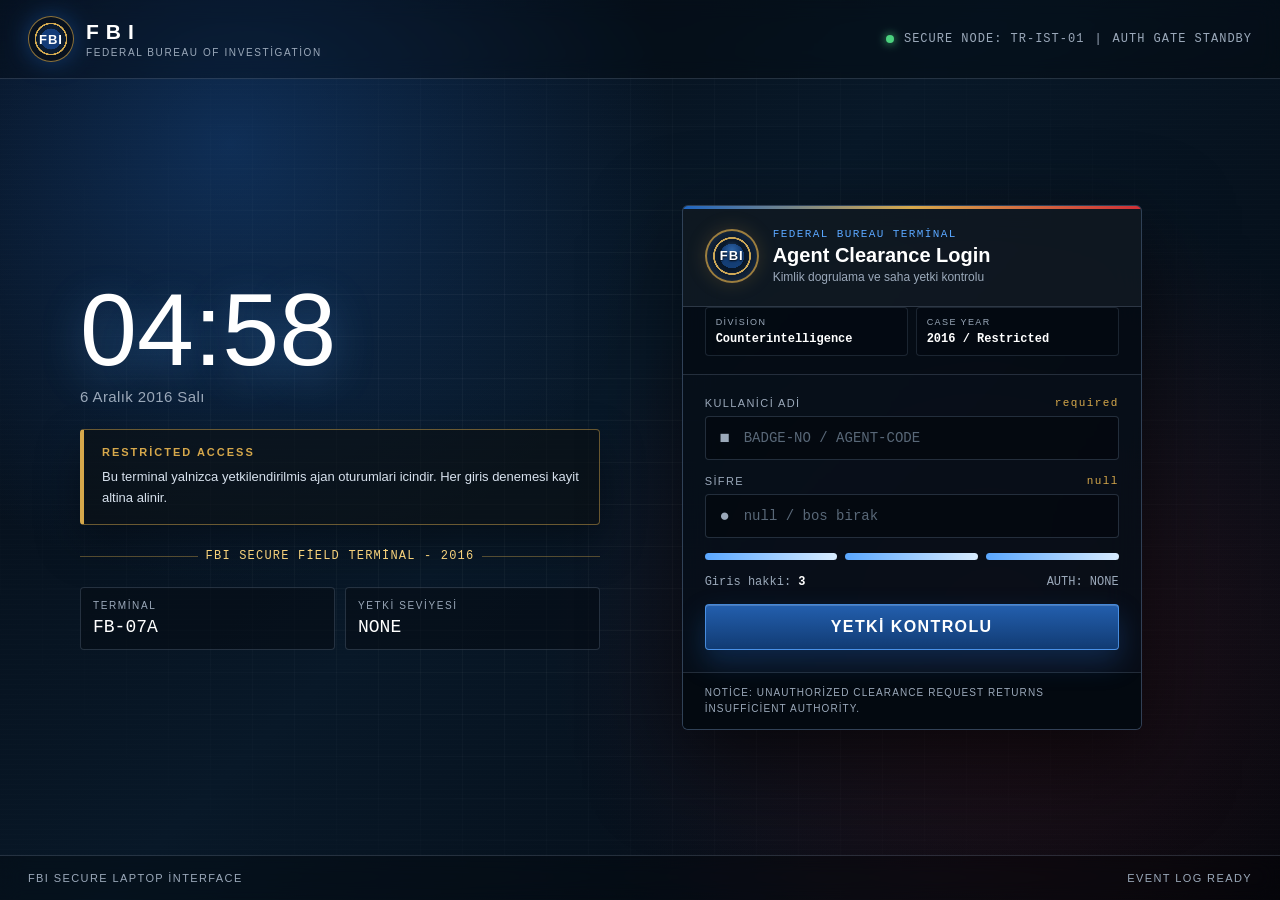
==== fbi/index.html @ 3e291aa0 "Create index.html" ====
<!DOCTYPE html>
<html lang="tr">
<head>
<meta charset="UTF-8">
<meta name="viewport" content="width=device-width, initial-scale=1.0">
<title>FBI - Guvenli Giris</title>
<style>
* {
    box-sizing: border-box;
    margin: 0;
    padding: 0;
}

:root {
    --ink: #f4f7fb;
    --muted: #9ba9ba;
    --blue: #1f66c2;
    --blue-soft: #5aa7ff;
    --navy: #06162a;
    --red: #cf2f36;
    --gold: #d6a84b;
    --panel: rgba(6, 14, 24, 0.82);
    --panel-strong: rgba(4, 9, 16, 0.94);
    --line: rgba(180, 205, 235, 0.18);
    --field: rgba(3, 8, 14, 0.72);
}

html,
body {
    width: 100%;
    min-height: 100%;
}

body {
    font-family: "Segoe UI", Arial, sans-serif;
    color: var(--ink);
    background: #03070d;
    overflow: hidden;
}

button,
input {
    font: inherit;
}

.screen {
    position: relative;
    min-height: 100vh;
    display: grid;
    grid-template-rows: auto 1fr auto;
    background:
        radial-gradient(circle at 18% 16%, rgba(31, 102, 194, 0.35), transparent 34%),
        radial-gradient(circle at 78% 70%, rgba(159, 30, 36, 0.20), transparent 38%),
        linear-gradient(135deg, #050b14 0%, #081828 46%, #03070d 100%);
}

.screen::before {
    content: "";
    position: absolute;
    inset: 0;
    background-image:
        linear-gradient(rgba(255, 255, 255, 0.035) 1px, transparent 1px),
        linear-gradient(90deg, rgba(255, 255, 255, 0.035) 1px, transparent 1px);
    background-size: 42px 42px;
    mask-image: radial-gradient(ellipse at center, black 35%, transparent 82%);
    pointer-events: none;
}

.screen::after {
    content: "";
    position: absolute;
    inset: 0;
    background: repeating-linear-gradient(
        0deg,
        rgba(255, 255, 255, 0.035) 0,
        rgba(255, 255, 255, 0.035) 1px,
        transparent 1px,
        transparent 5px
    );
    opacity: 0.22;
    pointer-events: none;
}

.topbar,
.bottombar {
    position: relative;
    z-index: 2;
    display: flex;
    align-items: center;
    justify-content: space-between;
    gap: 18px;
    padding: 16px 28px;
    border-color: var(--line);
    background: rgba(0, 0, 0, 0.26);
    backdrop-filter: blur(10px);
}

.topbar {
    border-bottom: 1px solid var(--line);
}

.bottombar {
    border-top: 1px solid var(--line);
    color: var(--muted);
    font-size: 11px;
    letter-spacing: 1.4px;
    text-transform: uppercase;
}

.brand {
    display: flex;
    align-items: center;
    gap: 12px;
}

.seal {
    width: 46px;
    aspect-ratio: 1;
    border-radius: 50%;
    display: grid;
    place-items: center;
    background:
        radial-gradient(circle, #143c78 0 33%, #0a1b31 34% 47%, #d4aa4f 48% 52%, #07111f 53%);
    border: 1px solid rgba(214, 168, 75, 0.65);
    box-shadow: 0 0 24px rgba(31, 102, 194, 0.45);
    color: #fff;
    font-size: 13px;
    font-weight: 800;
    letter-spacing: 1px;
}

.brand-copy {
    display: flex;
    flex-direction: column;
    gap: 3px;
}

.agency {
    color: #fff;
    font-size: 21px;
    font-weight: 800;
    letter-spacing: 7px;
}

.agency-sub {
    color: var(--muted);
    font-size: 10px;
    letter-spacing: 1.6px;
    text-transform: uppercase;
}

.status-strip {
    display: flex;
    align-items: center;
    gap: 10px;
    color: var(--muted);
    font-family: Consolas, "Courier New", monospace;
    font-size: 12px;
    letter-spacing: 1px;
    white-space: nowrap;
}

.dot {
    width: 8px;
    aspect-ratio: 1;
    border-radius: 50%;
    background: #4bd27e;
    box-shadow: 0 0 10px #4bd27e;
    animation: pulse 1.8s infinite;
}

@keyframes pulse {
    50% { opacity: 0.4; }
}

.stage {
    position: relative;
    z-index: 2;
    display: grid;
    grid-template-columns: minmax(260px, 0.9fr) minmax(340px, 460px);
    align-items: center;
    gap: clamp(28px, 6vw, 86px);
    width: min(1120px, calc(100vw - 40px));
    margin: 0 auto;
    padding: 38px 0;
}

.brief {
    display: flex;
    flex-direction: column;
    gap: 24px;
    min-width: 0;
}

.time {
    color: #fff;
    font-size: clamp(54px, 8vw, 104px);
    font-weight: 200;
    line-height: 0.9;
    letter-spacing: 0;
    text-shadow: 0 12px 42px rgba(90, 167, 255, 0.38);
}

.date {
    margin-top: 12px;
    color: var(--muted);
    font-size: 15px;
    letter-spacing: 0.4px;
}

.classification {
    width: min(520px, 100%);
    border: 1px solid rgba(214, 168, 75, 0.48);
    border-left: 4px solid var(--gold);
    border-radius: 4px;
    background: rgba(11, 16, 20, 0.64);
    padding: 16px 18px;
    box-shadow: 0 18px 44px rgba(0, 0, 0, 0.35);
}

.case-ribbon {
    display: flex;
    align-items: center;
    gap: 8px;
    width: min(520px, 100%);
    color: #f7d27b;
    font-family: Consolas, "Courier New", monospace;
    font-size: 12px;
    letter-spacing: 1.2px;
    text-transform: uppercase;
}

.case-ribbon::before,
.case-ribbon::after {
    content: "";
    flex: 1;
    height: 1px;
    background: rgba(214, 168, 75, 0.38);
}

.class-title {
    color: var(--gold);
    font-size: 11px;
    font-weight: 800;
    letter-spacing: 2px;
    text-transform: uppercase;
}

.class-body {
    margin-top: 9px;
    color: #d7e1ed;
    font-size: 13px;
    line-height: 1.6;
}

.terminal-id {
    display: grid;
    grid-template-columns: repeat(2, minmax(0, 1fr));
    gap: 10px;
    width: min(520px, 100%);
}

.tile {
    border: 1px solid var(--line);
    border-radius: 4px;
    background: rgba(5, 12, 21, 0.6);
    padding: 12px;
}

.tile span {
    display: block;
    color: var(--muted);
    font-size: 10px;
    letter-spacing: 1.6px;
    text-transform: uppercase;
}

.tile b {
    display: block;
    margin-top: 6px;
    color: #fff;
    font-family: Consolas, "Courier New", monospace;
    font-size: 18px;
    font-weight: 500;
}

.login-panel {
    position: relative;
    overflow: hidden;
    border: 1px solid rgba(130, 165, 205, 0.34);
    border-radius: 6px;
    background: var(--panel);
    box-shadow:
        0 30px 90px rgba(0, 0, 0, 0.62),
        inset 0 1px 0 rgba(255, 255, 255, 0.07);
    backdrop-filter: blur(18px);
}

.login-panel::before {
    content: "";
    position: absolute;
    inset: 0 0 auto 0;
    height: 3px;
    background: linear-gradient(90deg, var(--blue), var(--gold), var(--red));
}

.panel-head {
    display: flex;
    align-items: center;
    gap: 14px;
    padding: 22px;
    border-bottom: 1px solid var(--line);
    background: rgba(255, 255, 255, 0.035);
}

.badge {
    width: 54px;
    aspect-ratio: 1;
    display: grid;
    place-items: center;
    border: 2px solid rgba(214, 168, 75, 0.72);
    border-radius: 50%;
    background:
        radial-gradient(circle at 50% 38%, rgba(90, 167, 255, 0.36), transparent 24%),
        radial-gradient(circle, #143d74 0 34%, #071323 35% 48%, #d6a84b 49% 53%, #07111f 54%);
    color: #fff;
    font-size: 13px;
    font-weight: 900;
    letter-spacing: 1px;
    box-shadow: inset 0 0 18px rgba(90, 167, 255, 0.24), 0 0 20px rgba(214, 168, 75, 0.18);
    text-shadow: 0 1px 2px #000;
}

.panel-kicker {
    color: var(--blue-soft);
    font-family: Consolas, "Courier New", monospace;
    font-size: 11px;
    letter-spacing: 1.4px;
    text-transform: uppercase;
}

.panel-title {
    margin-top: 4px;
    color: #fff;
    font-size: 20px;
    font-weight: 700;
}

.badge-line {
    display: grid;
    grid-template-columns: 1fr 1fr;
    gap: 8px;
    padding: 0 22px 18px;
    border-bottom: 1px solid var(--line);
    background: rgba(0, 0, 0, 0.18);
}

.badge-item {
    min-width: 0;
    border: 1px solid rgba(150, 180, 215, 0.16);
    border-radius: 4px;
    background: rgba(3, 8, 14, 0.44);
    padding: 9px 10px;
}

.badge-item span {
    display: block;
    color: var(--muted);
    font-size: 9px;
    letter-spacing: 1.4px;
    text-transform: uppercase;
}

.badge-item b {
    display: block;
    margin-top: 5px;
    color: #fff;
    font-family: Consolas, "Courier New", monospace;
    font-size: 12px;
    font-weight: 600;
    white-space: nowrap;
    overflow: hidden;
    text-overflow: ellipsis;
}

.panel-sub {
    margin-top: 3px;
    color: var(--muted);
    font-size: 12px;
}

.login-form {
    display: flex;
    flex-direction: column;
    gap: 15px;
    padding: 22px;
}

.field {
    display: flex;
    flex-direction: column;
    gap: 7px;
}

.label-row {
    display: flex;
    justify-content: space-between;
    gap: 14px;
    color: var(--muted);
    font-size: 11px;
    letter-spacing: 1.4px;
    text-transform: uppercase;
}

.label-row code {
    color: var(--gold);
    font-family: Consolas, "Courier New", monospace;
    font-size: 11px;
    text-transform: none;
}

.input-wrap {
    position: relative;
    display: flex;
    align-items: center;
    min-height: 44px;
    border: 1px solid rgba(150, 180, 215, 0.22);
    border-radius: 4px;
    background: var(--field);
    transition: border-color 0.15s, box-shadow 0.15s;
}

.input-wrap:focus-within {
    border-color: var(--blue-soft);
    box-shadow: 0 0 0 3px rgba(90, 167, 255, 0.14);
}

.input-icon {
    width: 42px;
    color: var(--muted);
    text-align: center;
    font-size: 17px;
}

.input-wrap input {
    width: 100%;
    min-width: 0;
    border: 0;
    outline: 0;
    background: transparent;
    color: var(--ink);
    padding: 12px 13px 12px 0;
    font-family: Consolas, "Courier New", monospace;
    font-size: 14px;
}

.input-wrap input::placeholder {
    color: #596878;
}

.notice {
    display: none;
    gap: 9px;
    align-items: flex-start;
    border: 1px solid rgba(207, 47, 54, 0.55);
    border-radius: 4px;
    background: rgba(207, 47, 54, 0.13);
    color: #ffd3d5;
    padding: 10px 11px;
    font-size: 13px;
    line-height: 1.45;
}

.notice.show {
    display: flex;
}

.notice.shake {
    animation: shake 0.45s;
}

@keyframes shake {
    20% { transform: translateX(-7px); }
    40% { transform: translateX(7px); }
    60% { transform: translateX(-5px); }
    80% { transform: translateX(5px); }
}

.attempts {
    display: grid;
    grid-template-columns: repeat(3, 1fr);
    gap: 8px;
}

.attempt {
    height: 7px;
    border-radius: 999px;
    background: rgba(255, 255, 255, 0.1);
    overflow: hidden;
}

.attempt::before {
    content: "";
    display: block;
    width: 100%;
    height: 100%;
    background: linear-gradient(90deg, var(--blue-soft), #d8ecff);
    box-shadow: 0 0 12px rgba(90, 167, 255, 0.55);
    transition: transform 0.2s ease;
}

.attempt.used::before {
    transform: translateX(-101%);
}

.meta-row {
    display: flex;
    align-items: center;
    justify-content: space-between;
    gap: 12px;
    color: var(--muted);
    font-family: Consolas, "Courier New", monospace;
    font-size: 12px;
}

.meta-row strong {
    color: #fff;
    font-weight: 600;
}

.submit {
    height: 46px;
    border: 1px solid rgba(90, 167, 255, 0.72);
    border-radius: 4px;
    background: linear-gradient(180deg, #235fae, #113b73);
    color: #fff;
    cursor: pointer;
    font-weight: 800;
    letter-spacing: 1.4px;
    text-transform: uppercase;
    box-shadow:
        inset 0 1px 0 rgba(255, 255, 255, 0.18),
        0 12px 28px rgba(31, 102, 194, 0.30);
    transition: filter 0.15s, transform 0.08s;
}

.submit:hover:not(:disabled) {
    filter: brightness(1.12);
}

.submit:active:not(:disabled) {
    transform: translateY(1px);
}

.submit:disabled {
    border-color: rgba(207, 47, 54, 0.55);
    background: linear-gradient(180deg, #722126, #330c10);
    cursor: not-allowed;
    opacity: 0.92;
}

.panel-foot {
    padding: 12px 22px;
    border-top: 1px solid var(--line);
    background: var(--panel-strong);
    color: var(--muted);
    font-size: 10px;
    line-height: 1.6;
    letter-spacing: 1.1px;
    text-transform: uppercase;
}

.lockout {
    position: fixed;
    inset: 0;
    z-index: 10;
    display: none;
    place-items: center;
    background:
        repeating-linear-gradient(45deg, rgba(207, 47, 54, 0.16) 0 14px, transparent 14px 28px),
        rgba(3, 5, 9, 0.88);
    backdrop-filter: blur(5px);
}

.lockout.show {
    display: grid;
}

.lock-card {
    width: min(560px, calc(100vw - 36px));
    border: 2px solid rgba(207, 47, 54, 0.72);
    border-radius: 6px;
    background: rgba(10, 9, 12, 0.92);
    padding: 28px;
    text-align: center;
    box-shadow: 0 30px 90px rgba(0, 0, 0, 0.75);
}

.lock-card h2 {
    color: #fff;
    font-size: clamp(32px, 7vw, 58px);
    letter-spacing: 4px;
    line-height: 1;
    text-transform: uppercase;
}

.lock-card p {
    margin-top: 14px;
    color: #ffc8cb;
    font-family: Consolas, "Courier New", monospace;
    font-size: 13px;
    letter-spacing: 1.2px;
}

@media (max-width: 820px) {
    body {
        overflow-y: auto;
    }

    .screen {
        min-height: 100svh;
    }

    .topbar,
    .bottombar {
        padding: 14px 16px;
    }

    .topbar {
        align-items: flex-start;
        flex-direction: column;
    }

    .status-strip {
        white-space: normal;
        line-height: 1.5;
    }

    .stage {
        grid-template-columns: 1fr;
        width: min(460px, calc(100vw - 28px));
        padding: 28px 0;
    }

    .brief {
        gap: 16px;
    }

    .classification,
    .terminal-id {
        display: none;
    }

    .agency {
        font-size: 18px;
        letter-spacing: 5px;
    }

    .time {
        font-size: 58px;
    }

    .login-form,
    .panel-head {
        padding: 18px;
    }

    .badge-line {
        padding: 0 18px 16px;
        grid-template-columns: 1fr;
    }

    .bottombar {
        align-items: flex-start;
        flex-direction: column;
    }
}
</style>
</head>
<body>
<main class="screen">
    <header class="topbar">
        <div class="brand">
            <div class="seal" aria-hidden="true">FBI</div>
            <div class="brand-copy">
                <div class="agency">FBI</div>
                <div class="agency-sub">Federal Bureau of Investigation</div>
            </div>
        </div>
        <div class="status-strip">
            <span class="dot" aria-hidden="true"></span>
            <span>SECURE NODE: TR-IST-01</span>
            <span>|</span>
            <span id="statusText">AUTH GATE STANDBY</span>
        </div>
    </header>

    <section class="stage">
        <div class="brief">
            <div>
                <div class="time" id="clock">00:00</div>
                <div class="date" id="dateLine">Sistem tarihi yukleniyor</div>
            </div>

            <div class="classification">
                <div class="class-title">Restricted access</div>
                <div class="class-body">
                    Bu terminal yalnizca yetkilendirilmis ajan oturumlari icindir.
                    Her giris denemesi kayit altina alinir.
                </div>
            </div>

            <div class="case-ribbon">FBI secure field terminal - 2016</div>

            <div class="terminal-id">
                <div class="tile">
                    <span>Terminal</span>
                    <b>FB-07A</b>
                </div>
                <div class="tile">
                    <span>Yetki seviyesi</span>
                    <b>NONE</b>
                </div>
            </div>
        </div>

        <form class="login-panel" id="loginForm" autocomplete="off">
            <div class="panel-head">
                <div class="badge" aria-hidden="true">FBI</div>
                <div>
                    <div class="panel-kicker">Federal Bureau Terminal</div>
                    <div class="panel-title">Agent Clearance Login</div>
                    <div class="panel-sub">Kimlik dogrulama ve saha yetki kontrolu</div>
                </div>
            </div>

            <div class="badge-line">
                <div class="badge-item">
                    <span>Division</span>
                    <b>Counterintelligence</b>
                </div>
                <div class="badge-item">
                    <span>Case year</span>
                    <b>2016 / Restricted</b>
                </div>
            </div>

            <div class="login-form">
                <label class="field">
                    <span class="label-row">
                        <span>Kullanici adi</span>
                        <code>required</code>
                    </span>
                    <span class="input-wrap">
                        <span class="input-icon" aria-hidden="true">&#9632;</span>
                        <input id="username" name="username" type="text" placeholder="BADGE-NO / AGENT-CODE" required>
                    </span>
                </label>

                <label class="field">
                    <span class="label-row">
                        <span>Sifre</span>
                        <code>null</code>
                    </span>
                    <span class="input-wrap">
                        <span class="input-icon" aria-hidden="true">&#9679;</span>
                        <input id="password" name="password" type="password" placeholder="null / bos birak">
                    </span>
                </label>

                <div class="notice" id="notice" role="alert" aria-live="polite">
                    <span aria-hidden="true">&#9888;</span>
                    <span id="noticeText">Giris yetkisi yetersiz.</span>
                </div>

                <div class="attempts" aria-label="Kalan giris hakki">
                    <span class="attempt" data-attempt="1"></span>
                    <span class="attempt" data-attempt="2"></span>
                    <span class="attempt" data-attempt="3"></span>
                </div>

                <div class="meta-row">
                    <span>Giris hakki: <strong id="attemptCount">3</strong></span>
                    <span id="authLevel">AUTH: NONE</span>
                </div>

                <button class="submit" id="submitBtn" type="submit">Yetki Kontrolu</button>
            </div>

            <div class="panel-foot">
                Notice: Unauthorized clearance request returns insufficient authority.
            </div>
        </form>
    </section>

    <footer class="bottombar">
        <span>FBI secure laptop interface</span>
        <span id="eventLine">EVENT LOG READY</span>
    </footer>
</main>

<aside class="lockout" id="lockout" aria-hidden="true">
    <div class="lock-card">
        <h2>Access Denied</h2>
        <p>3 basarisiz deneme algilandi. Terminal kilitlendi.</p>
    </div>
</aside>

<script>
(() => {
    const MAX_ATTEMPTS = 3;
    let attemptsLeft = MAX_ATTEMPTS;

    const clock = document.getElementById("clock");
    const dateLine = document.getElementById("dateLine");
    const form = document.getElementById("loginForm");
    const username = document.getElementById("username");
    const password = document.getElementById("password");
    const notice = document.getElementById("notice");
    const noticeText = document.getElementById("noticeText");
    const attemptCount = document.getElementById("attemptCount");
    const submitBtn = document.getElementById("submitBtn");
    const authLevel = document.getElementById("authLevel");
    const statusText = document.getElementById("statusText");
    const eventLine = document.getElementById("eventLine");
    const lockout = document.getElementById("lockout");
    const attemptBars = Array.from(document.querySelectorAll(".attempt"));

    function pad(n) {
        return String(n).padStart(2, "0");
    }

    function tick() {
        const now = new Date();
        const displayDate = new Date(2016, now.getMonth(), now.getDate());
        clock.textContent = `${pad(now.getHours())}:${pad(now.getMinutes())}`;
        dateLine.textContent = displayDate.toLocaleDateString("tr-TR", {
            weekday: "long",
            year: "numeric",
            month: "long",
            day: "numeric"
        });
    }

    function flashNotice(message) {
        noticeText.textContent = message;
        notice.classList.add("show", "shake");
        window.setTimeout(() => notice.classList.remove("shake"), 460);
    }

    function updateAttempts() {
        attemptCount.textContent = String(attemptsLeft);
        attemptBars.forEach((bar, index) => {
            bar.classList.toggle("used", index >= attemptsLeft);
        });
    }

    function lockTerminal() {
        submitBtn.disabled = true;
        username.disabled = true;
        password.disabled = true;
        authLevel.textContent = "AUTH: LOCKED";
        statusText.textContent = "TERMINAL LOCKED";
        eventLine.textContent = "LOCKOUT: INSUFFICIENT CLEARANCE";
        lockout.classList.add("show");
        lockout.setAttribute("aria-hidden", "false");
    }

    form.addEventListener("submit", (event) => {
        event.preventDefault();

        if (attemptsLeft <= 0) return;

        attemptsLeft -= 1;
        updateAttempts();

        const user = username.value.trim() || "UNKNOWN";
        const passState = password.value === "" ? "NULL" : "SET";
        authLevel.textContent = "AUTH: DENIED";
        statusText.textContent = "INSUFFICIENT CLEARANCE";
        eventLine.textContent = `DENIED USER=${user.toUpperCase()} PASS=${passState}`;

        if (attemptsLeft > 0) {
            flashNotice(`Giris yetkisi yetersiz. Kalan hak: ${attemptsLeft}`);
        } else {
            flashNotice("Giris yetkisi yetersiz. Hak kalmadi.");
            window.setTimeout(lockTerminal, 550);
        }
    });

    tick();
    updateAttempts();
    window.setInterval(tick, 1000);
})();
</script>
</body>
</html>
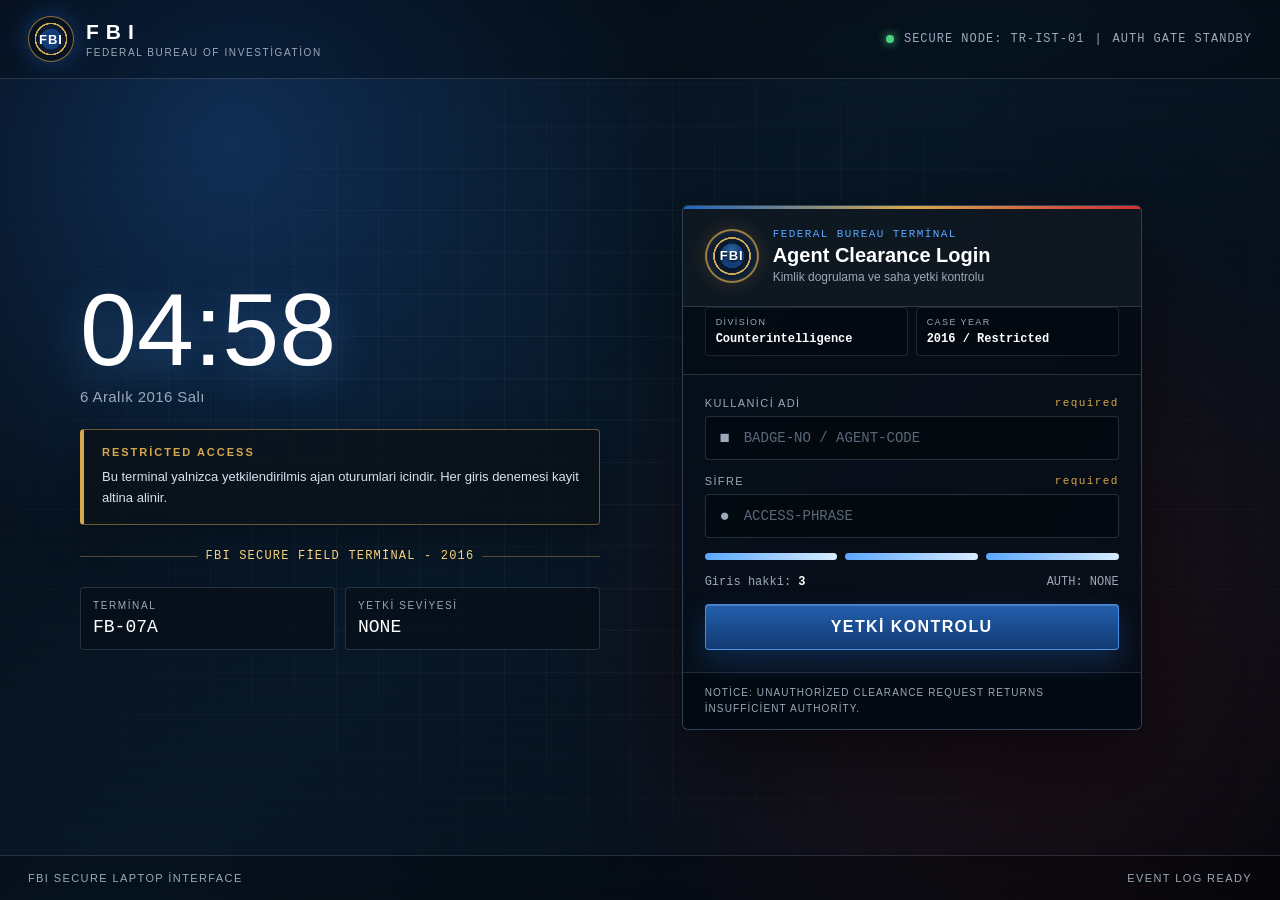
==== commit b6b8df7b: "Update index.html" ====
--- a/fbi/index.html
+++ b/fbi/index.html
@@ -473,6 +473,12 @@
 
 .notice.show {
     display: flex;
+}
+
+.notice.success {
+    border-color: rgba(73, 207, 130, 0.58);
+    background: rgba(73, 207, 130, 0.14);
+    color: #d7ffe6;
 }
 
 .notice.shake {
@@ -559,6 +565,11 @@
     opacity: 0.92;
 }
 
+.submit.granted:disabled {
+    border-color: rgba(73, 207, 130, 0.72);
+    background: linear-gradient(180deg, #2f8f58, #155331);
+}
+
 .panel-foot {
     padding: 12px 22px;
     border-top: 1px solid var(--line);
@@ -568,6 +579,931 @@
     line-height: 1.6;
     letter-spacing: 1.1px;
     text-transform: uppercase;
+}
+
+.screen.laptop-active .topbar,
+.screen.laptop-active .stage,
+.screen.laptop-active .bottombar {
+    opacity: 0;
+    pointer-events: none;
+    transform: translateY(-10px);
+    transition: opacity 0.35s ease, transform 0.35s ease;
+}
+
+.laptop-screen {
+    position: fixed;
+    inset: 0;
+    z-index: 8;
+    display: grid;
+    grid-template-rows: auto minmax(0, 1fr) auto;
+    min-height: 100vh;
+    background:
+        radial-gradient(circle at 12% 18%, rgba(31, 102, 194, 0.28), transparent 30%),
+        radial-gradient(circle at 88% 82%, rgba(207, 47, 54, 0.18), transparent 34%),
+        linear-gradient(135deg, #05101e 0%, #08182d 45%, #03070d 100%);
+    opacity: 0;
+    visibility: hidden;
+    overflow: hidden;
+    pointer-events: none;
+    transform: scale(0.985);
+    transition: opacity 0.45s ease, transform 0.45s ease, visibility 0.45s;
+}
+
+.laptop-screen::before {
+    content: "";
+    position: absolute;
+    inset: 0;
+    background-image:
+        linear-gradient(rgba(255, 255, 255, 0.04) 1px, transparent 1px),
+        linear-gradient(90deg, rgba(255, 255, 255, 0.04) 1px, transparent 1px);
+    background-size: 34px 34px;
+    opacity: 0.55;
+    pointer-events: none;
+}
+
+.laptop-screen::after {
+    content: "";
+    position: absolute;
+    inset: 0;
+    background: repeating-linear-gradient(
+        0deg,
+        rgba(255, 255, 255, 0.028) 0,
+        rgba(255, 255, 255, 0.028) 1px,
+        transparent 1px,
+        transparent 5px
+    );
+    pointer-events: none;
+}
+
+.laptop-screen.show {
+    opacity: 1;
+    visibility: visible;
+    pointer-events: auto;
+    transform: scale(1);
+}
+
+.laptop-menubar,
+.desktop-area,
+.laptop-taskbar {
+    position: relative;
+    z-index: 1;
+}
+
+.laptop-menubar {
+    display: grid;
+    grid-template-columns: minmax(220px, 0.9fr) auto minmax(220px, 0.9fr);
+    align-items: center;
+    gap: 18px;
+    padding: 12px 18px;
+    border-bottom: 1px solid rgba(180, 205, 235, 0.18);
+    background: rgba(2, 7, 13, 0.82);
+    backdrop-filter: blur(18px);
+}
+
+.menu-left,
+.menu-right,
+.task-left,
+.task-right {
+    display: flex;
+    align-items: center;
+    gap: 10px;
+    min-width: 0;
+}
+
+.menu-left b {
+    display: block;
+    color: #fff;
+    font-size: 13px;
+    letter-spacing: 1.2px;
+    text-transform: uppercase;
+}
+
+.menu-left span,
+.menu-right,
+.task-left,
+.task-right {
+    color: var(--muted);
+    font-family: Consolas, "Courier New", monospace;
+    font-size: 11px;
+    letter-spacing: 1px;
+    text-transform: uppercase;
+}
+
+.menu-right {
+    justify-content: flex-end;
+}
+
+.mini-seal {
+    flex: 0 0 auto;
+    width: 34px;
+    aspect-ratio: 1;
+    display: grid;
+    place-items: center;
+    border: 1px solid rgba(214, 168, 75, 0.76);
+    border-radius: 50%;
+    background:
+        radial-gradient(circle, #143d74 0 34%, #071323 35% 48%, #d6a84b 49% 53%, #07111f 54%);
+    color: #fff;
+    font-size: 10px;
+    font-weight: 900;
+    letter-spacing: 1px;
+    box-shadow: 0 0 18px rgba(90, 167, 255, 0.28);
+}
+
+.menu-tabs {
+    display: flex;
+    justify-content: center;
+    gap: 8px;
+    min-width: 0;
+}
+
+.menu-tabs button,
+.dock-button {
+    border: 1px solid rgba(150, 180, 215, 0.2);
+    background: rgba(4, 10, 18, 0.62);
+    color: #d8e7f8;
+    cursor: pointer;
+}
+
+.menu-tabs button {
+    border-radius: 4px;
+    padding: 8px 11px;
+    font-family: Consolas, "Courier New", monospace;
+    font-size: 11px;
+    letter-spacing: 1px;
+    text-transform: uppercase;
+}
+
+.menu-tabs button:hover,
+.dock-button:hover {
+    border-color: rgba(90, 167, 255, 0.62);
+    background: rgba(31, 102, 194, 0.22);
+}
+
+.desktop-area {
+    display: grid;
+    grid-template-columns: 74px minmax(0, 1fr);
+    gap: 18px;
+    min-height: 0;
+    padding: 18px;
+    overflow: hidden;
+}
+
+.dock {
+    display: flex;
+    flex-direction: column;
+    gap: 10px;
+    align-items: stretch;
+    min-height: 0;
+    border: 1px solid rgba(180, 205, 235, 0.16);
+    border-radius: 6px;
+    background: rgba(2, 7, 13, 0.58);
+    padding: 10px;
+    box-shadow: inset 0 1px 0 rgba(255, 255, 255, 0.06);
+}
+
+.dock-button {
+    display: grid;
+    place-items: center;
+    gap: 4px;
+    min-height: 54px;
+    border-radius: 6px;
+    padding: 7px 4px;
+}
+
+.dock-button.active {
+    border-color: rgba(214, 168, 75, 0.72);
+    background: rgba(214, 168, 75, 0.16);
+    box-shadow: 0 0 20px rgba(214, 168, 75, 0.13);
+}
+
+.dock-button span {
+    color: #fff;
+    font-family: Consolas, "Courier New", monospace;
+    font-size: 14px;
+    font-weight: 800;
+}
+
+.dock-button small {
+    color: var(--muted);
+    font-size: 9px;
+    letter-spacing: 1px;
+    text-transform: uppercase;
+}
+
+.workspace {
+    display: grid;
+    grid-template-columns: minmax(360px, 1.28fr) minmax(300px, 0.72fr);
+    grid-template-rows: minmax(260px, 1fr) minmax(220px, 0.76fr);
+    gap: 16px;
+    min-width: 0;
+    min-height: 0;
+}
+
+.desktop-window {
+    min-width: 0;
+    min-height: 0;
+    display: flex;
+    flex-direction: column;
+    overflow: hidden;
+    border: 1px solid rgba(130, 165, 205, 0.34);
+    border-radius: 6px;
+    background: rgba(4, 10, 18, 0.76);
+    box-shadow:
+        0 22px 70px rgba(0, 0, 0, 0.42),
+        inset 0 1px 0 rgba(255, 255, 255, 0.06);
+    backdrop-filter: blur(16px);
+}
+
+.primary-window {
+    grid-row: span 2;
+}
+
+.window-bar {
+    display: flex;
+    align-items: center;
+    justify-content: space-between;
+    gap: 12px;
+    min-height: 42px;
+    padding: 0 12px;
+    border-bottom: 1px solid rgba(180, 205, 235, 0.16);
+    background: rgba(255, 255, 255, 0.035);
+}
+
+.window-title {
+    color: #fff;
+    font-family: Consolas, "Courier New", monospace;
+    font-size: 12px;
+    letter-spacing: 1.1px;
+    text-transform: uppercase;
+    white-space: nowrap;
+    overflow: hidden;
+    text-overflow: ellipsis;
+}
+
+.window-controls {
+    display: flex;
+    gap: 6px;
+    flex: 0 0 auto;
+}
+
+.window-controls span {
+    width: 9px;
+    aspect-ratio: 1;
+    border-radius: 50%;
+    background: rgba(155, 169, 186, 0.55);
+}
+
+.window-controls span:nth-child(1) {
+    background: #cf2f36;
+}
+
+.window-controls span:nth-child(2) {
+    background: #d6a84b;
+}
+
+.window-controls span:nth-child(3) {
+    background: #49cf82;
+}
+
+.window-body {
+    min-height: 0;
+    overflow: auto;
+    padding: 16px;
+}
+
+.case-banner {
+    border-left: 4px solid var(--gold);
+    background: rgba(214, 168, 75, 0.09);
+    padding: 14px;
+}
+
+.case-banner span,
+.metric span,
+.file-item span,
+.intel-row span {
+    color: var(--muted);
+    font-size: 10px;
+    letter-spacing: 1.4px;
+    text-transform: uppercase;
+}
+
+.case-banner h2 {
+    margin-top: 5px;
+    color: #fff;
+    font-size: 24px;
+    line-height: 1.15;
+}
+
+.case-banner p {
+    margin-top: 8px;
+    color: #d7e1ed;
+    font-size: 13px;
+    line-height: 1.55;
+}
+
+.metric-grid {
+    display: grid;
+    grid-template-columns: repeat(3, minmax(0, 1fr));
+    gap: 10px;
+    margin-top: 14px;
+}
+
+.metric,
+.intel-row,
+.file-item {
+    border: 1px solid rgba(150, 180, 215, 0.16);
+    border-radius: 4px;
+    background: rgba(3, 8, 14, 0.48);
+}
+
+.metric {
+    padding: 11px;
+}
+
+.metric b {
+    display: block;
+    margin-top: 6px;
+    color: #fff;
+    font-family: Consolas, "Courier New", monospace;
+    font-size: 15px;
+}
+
+.progress-track {
+    height: 8px;
+    margin-top: 12px;
+    overflow: hidden;
+    border-radius: 999px;
+    background: rgba(255, 255, 255, 0.11);
+}
+
+.progress-track span {
+    display: block;
+    width: 72%;
+    height: 100%;
+    background: linear-gradient(90deg, var(--blue-soft), var(--gold));
+    box-shadow: 0 0 14px rgba(90, 167, 255, 0.42);
+}
+
+.intel-list {
+    display: grid;
+    gap: 10px;
+    margin-top: 14px;
+}
+
+.intel-row {
+    display: grid;
+    grid-template-columns: 96px minmax(0, 1fr);
+    gap: 12px;
+    padding: 11px;
+}
+
+.intel-row b {
+    color: #fff;
+    font-size: 13px;
+    line-height: 1.45;
+}
+
+.file-list {
+    display: grid;
+    gap: 9px;
+}
+
+.file-item {
+    display: flex;
+    align-items: center;
+    gap: 11px;
+    padding: 10px;
+}
+
+.file-icon {
+    flex: 0 0 auto;
+    width: 34px;
+    aspect-ratio: 1;
+    display: grid;
+    place-items: center;
+    border: 1px solid rgba(90, 167, 255, 0.42);
+    border-radius: 4px;
+    background: rgba(31, 102, 194, 0.16);
+    color: #fff;
+    font-family: Consolas, "Courier New", monospace;
+    font-size: 12px;
+    font-weight: 800;
+}
+
+.file-item b {
+    display: block;
+    margin-top: 4px;
+    color: #fff;
+    font-family: Consolas, "Courier New", monospace;
+    font-size: 12px;
+}
+
+.map-panel {
+    position: relative;
+    min-height: 210px;
+    overflow: hidden;
+    border: 1px solid rgba(90, 167, 255, 0.22);
+    border-radius: 4px;
+    background:
+        linear-gradient(rgba(90, 167, 255, 0.08) 1px, transparent 1px),
+        linear-gradient(90deg, rgba(90, 167, 255, 0.08) 1px, transparent 1px),
+        radial-gradient(circle at 62% 42%, rgba(214, 168, 75, 0.20), transparent 18%),
+        rgba(2, 7, 13, 0.72);
+    background-size: 28px 28px, 28px 28px, auto, auto;
+}
+
+.map-line {
+    position: absolute;
+    inset: 50% 12% auto 12%;
+    height: 1px;
+    background: rgba(214, 168, 75, 0.52);
+    transform: rotate(-18deg);
+}
+
+.map-node {
+    position: absolute;
+    width: 12px;
+    aspect-ratio: 1;
+    border: 2px solid #fff;
+    border-radius: 50%;
+    background: var(--red);
+    box-shadow: 0 0 18px rgba(207, 47, 54, 0.72);
+}
+
+.map-node.one {
+    left: 24%;
+    top: 58%;
+}
+
+.map-node.two {
+    left: 58%;
+    top: 38%;
+    background: var(--gold);
+    box-shadow: 0 0 18px rgba(214, 168, 75, 0.72);
+}
+
+.map-node.three {
+    left: 76%;
+    top: 64%;
+    background: #49cf82;
+    box-shadow: 0 0 18px rgba(73, 207, 130, 0.58);
+}
+
+.map-label {
+    position: absolute;
+    left: 14px;
+    bottom: 12px;
+    color: #d7e1ed;
+    font-family: Consolas, "Courier New", monospace;
+    font-size: 11px;
+    letter-spacing: 1px;
+    text-transform: uppercase;
+}
+
+.terminal-window .window-body {
+    background: rgba(1, 5, 8, 0.86);
+    color: #b9ffcf;
+    font-family: Consolas, "Courier New", monospace;
+    font-size: 12px;
+    line-height: 1.7;
+}
+
+.terminal-window p + p {
+    margin-top: 4px;
+}
+
+.terminal-dim {
+    color: #6f899a;
+}
+
+.terminal-prompt {
+    color: #f7d27b;
+}
+
+.laptop-taskbar {
+    display: flex;
+    align-items: center;
+    justify-content: space-between;
+    gap: 16px;
+    padding: 10px 18px;
+    border-top: 1px solid rgba(180, 205, 235, 0.18);
+    background: rgba(2, 7, 13, 0.88);
+    backdrop-filter: blur(18px);
+}
+
+.task-pill {
+    display: inline-flex;
+    align-items: center;
+    gap: 8px;
+    border: 1px solid rgba(214, 168, 75, 0.42);
+    border-radius: 999px;
+    background: rgba(214, 168, 75, 0.12);
+    color: #f7d27b;
+    padding: 6px 10px;
+}
+
+.pc-os {
+    grid-template-rows: 46px minmax(0, 1fr) 46px;
+}
+
+.pc-topbar,
+.pc-desktop-area,
+.pc-taskbar {
+    position: relative;
+    z-index: 1;
+}
+
+.pc-topbar {
+    display: grid;
+    grid-template-columns: minmax(210px, 0.82fr) minmax(260px, 1fr) minmax(240px, 0.82fr);
+    align-items: center;
+    gap: 16px;
+    padding: 7px 14px;
+    border-bottom: 1px solid rgba(180, 205, 235, 0.18);
+    background: rgba(2, 7, 13, 0.84);
+    backdrop-filter: blur(18px);
+}
+
+.pc-brand,
+.pc-status {
+    display: flex;
+    align-items: center;
+    gap: 10px;
+    min-width: 0;
+}
+
+.pc-brand b,
+.start-head b {
+    display: block;
+    color: #fff;
+    font-size: 13px;
+    letter-spacing: 1.2px;
+    text-transform: uppercase;
+}
+
+.pc-brand span,
+.pc-status,
+.pc-search,
+.start-head span {
+    color: var(--muted);
+    font-family: Consolas, "Courier New", monospace;
+    font-size: 11px;
+    letter-spacing: 1px;
+    text-transform: uppercase;
+}
+
+.pc-search {
+    justify-self: center;
+    width: min(440px, 100%);
+    border: 1px solid rgba(150, 180, 215, 0.18);
+    border-radius: 999px;
+    background: rgba(4, 10, 18, 0.58);
+    padding: 9px 14px;
+    color: #65788d;
+}
+
+.pc-status {
+    justify-content: flex-end;
+}
+
+.pc-desktop-area {
+    position: relative;
+    min-height: 0;
+    overflow: hidden;
+    padding: 18px;
+}
+
+.desktop-icons {
+    position: absolute;
+    top: 18px;
+    left: 18px;
+    z-index: 8;
+    display: grid;
+    grid-template-columns: 86px;
+    gap: 13px;
+}
+
+.desktop-icon {
+    display: grid;
+    justify-items: center;
+    gap: 7px;
+    min-height: 76px;
+    border: 1px solid transparent;
+    border-radius: 6px;
+    background: rgba(4, 10, 18, 0.18);
+    color: #e8f3ff;
+    cursor: pointer;
+    padding: 8px 5px;
+    text-align: center;
+}
+
+.desktop-icon:hover,
+.desktop-icon:focus-visible {
+    border-color: rgba(90, 167, 255, 0.45);
+    background: rgba(31, 102, 194, 0.18);
+    outline: 0;
+}
+
+.desktop-icon span {
+    width: 42px;
+    aspect-ratio: 1;
+    display: grid;
+    place-items: center;
+    border: 1px solid rgba(90, 167, 255, 0.48);
+    border-radius: 8px;
+    background:
+        linear-gradient(180deg, rgba(90, 167, 255, 0.28), rgba(31, 102, 194, 0.16)),
+        rgba(2, 7, 13, 0.82);
+    color: #fff;
+    font-family: Consolas, "Courier New", monospace;
+    font-size: 13px;
+    font-weight: 900;
+    box-shadow: 0 12px 28px rgba(0, 0, 0, 0.32);
+}
+
+.desktop-icon b {
+    color: #dbe9f8;
+    font-size: 11px;
+    font-weight: 600;
+    line-height: 1.2;
+    text-shadow: 0 1px 2px #000;
+}
+
+.pc-widget {
+    position: absolute;
+    right: 18px;
+    top: 18px;
+    z-index: 2;
+    width: 230px;
+    border: 1px solid rgba(214, 168, 75, 0.32);
+    border-radius: 6px;
+    background: rgba(3, 8, 14, 0.58);
+    padding: 14px;
+    box-shadow: 0 18px 48px rgba(0, 0, 0, 0.34);
+}
+
+.pc-widget span {
+    color: var(--gold);
+    font-size: 10px;
+    font-weight: 800;
+    letter-spacing: 1.5px;
+    text-transform: uppercase;
+}
+
+.pc-widget b {
+    display: block;
+    margin-top: 6px;
+    color: #fff;
+    font-family: Consolas, "Courier New", monospace;
+    font-size: 18px;
+}
+
+.pc-widget p {
+    margin-top: 8px;
+    color: #d7e1ed;
+    font-size: 12px;
+    line-height: 1.45;
+}
+
+.pc-window {
+    position: absolute;
+    z-index: 10;
+    min-width: 300px;
+    min-height: 190px;
+    max-width: calc(100% - 24px);
+    max-height: calc(100% - 24px);
+    resize: both;
+    transition: opacity 0.16s ease, transform 0.16s ease, box-shadow 0.16s ease;
+}
+
+.pc-window.focused {
+    border-color: rgba(90, 167, 255, 0.64);
+    box-shadow:
+        0 26px 88px rgba(0, 0, 0, 0.58),
+        0 0 0 1px rgba(90, 167, 255, 0.12),
+        inset 0 1px 0 rgba(255, 255, 255, 0.06);
+}
+
+.pc-window.hidden,
+.pc-window.minimized {
+    display: none;
+}
+
+.pc-window.maximized {
+    left: 12px !important;
+    top: 12px !important;
+    width: calc(100% - 24px) !important;
+    height: calc(100% - 24px) !important;
+    resize: none;
+}
+
+.pc-window .window-bar {
+    cursor: move;
+    user-select: none;
+}
+
+.window-controls button {
+    width: 13px;
+    aspect-ratio: 1;
+    border: 0;
+    border-radius: 50%;
+    cursor: pointer;
+}
+
+.window-controls button[data-action="close"] {
+    background: #cf2f36;
+}
+
+.window-controls button[data-action="maximize"] {
+    background: #49cf82;
+}
+
+.window-controls button[data-action="minimize"] {
+    background: #d6a84b;
+}
+
+.window-controls button:hover {
+    filter: brightness(1.22);
+}
+
+.file-item {
+    width: 100%;
+    color: inherit;
+    cursor: pointer;
+    text-align: left;
+}
+
+.file-item:hover {
+    border-color: rgba(90, 167, 255, 0.42);
+    background: rgba(31, 102, 194, 0.16);
+}
+
+.mail-list {
+    display: grid;
+    gap: 10px;
+}
+
+.mail-list button {
+    display: grid;
+    gap: 5px;
+    width: 100%;
+    border: 1px solid rgba(150, 180, 215, 0.16);
+    border-radius: 4px;
+    background: rgba(3, 8, 14, 0.48);
+    color: inherit;
+    cursor: pointer;
+    padding: 12px;
+    text-align: left;
+}
+
+.mail-list button:hover {
+    border-color: rgba(90, 167, 255, 0.42);
+    background: rgba(31, 102, 194, 0.16);
+}
+
+.mail-list span,
+.settings-grid span {
+    color: var(--muted);
+    font-size: 10px;
+    letter-spacing: 1.4px;
+    text-transform: uppercase;
+}
+
+.mail-list b,
+.settings-grid b {
+    color: #fff;
+    font-family: Consolas, "Courier New", monospace;
+    font-size: 13px;
+}
+
+.mail-list small {
+    color: #d7e1ed;
+    font-size: 12px;
+    line-height: 1.45;
+}
+
+.settings-grid {
+    display: grid;
+    grid-template-columns: repeat(2, minmax(0, 1fr));
+    gap: 10px;
+}
+
+.settings-grid div {
+    border: 1px solid rgba(150, 180, 215, 0.16);
+    border-radius: 4px;
+    background: rgba(3, 8, 14, 0.48);
+    padding: 14px;
+}
+
+.settings-grid b {
+    display: block;
+    margin-top: 6px;
+    font-size: 16px;
+}
+
+.start-menu {
+    position: absolute;
+    left: 18px;
+    bottom: 16px;
+    z-index: 1000;
+    width: 320px;
+    display: none;
+    border: 1px solid rgba(130, 165, 205, 0.38);
+    border-radius: 8px;
+    background: rgba(3, 8, 14, 0.94);
+    box-shadow: 0 28px 90px rgba(0, 0, 0, 0.72);
+    backdrop-filter: blur(18px);
+    overflow: hidden;
+}
+
+.start-menu.show {
+    display: block;
+}
+
+.start-head {
+    display: flex;
+    align-items: center;
+    gap: 10px;
+    border-bottom: 1px solid rgba(180, 205, 235, 0.16);
+    padding: 14px;
+}
+
+.start-apps {
+    display: grid;
+    gap: 7px;
+    padding: 10px;
+}
+
+.start-apps button {
+    border: 1px solid transparent;
+    border-radius: 5px;
+    background: transparent;
+    color: #dbe9f8;
+    cursor: pointer;
+    padding: 10px 11px;
+    text-align: left;
+}
+
+.start-apps button:hover {
+    border-color: rgba(90, 167, 255, 0.42);
+    background: rgba(31, 102, 194, 0.16);
+}
+
+.pc-taskbar {
+    display: grid;
+    grid-template-columns: auto minmax(0, 1fr) auto;
+    align-items: center;
+    gap: 12px;
+    padding: 7px 12px;
+    border-top: 1px solid rgba(180, 205, 235, 0.18);
+    background: rgba(2, 7, 13, 0.9);
+    backdrop-filter: blur(18px);
+}
+
+.start-button,
+.task-apps button {
+    border: 1px solid rgba(150, 180, 215, 0.22);
+    border-radius: 5px;
+    background: rgba(4, 10, 18, 0.72);
+    color: #dbe9f8;
+    cursor: pointer;
+    font-family: Consolas, "Courier New", monospace;
+    font-size: 12px;
+    letter-spacing: 1px;
+    text-transform: uppercase;
+}
+
+.start-button {
+    min-width: 64px;
+    height: 32px;
+    border-color: rgba(214, 168, 75, 0.46);
+    background: rgba(214, 168, 75, 0.13);
+    color: #f7d27b;
+    font-weight: 800;
+}
+
+.start-button:hover,
+.start-button.active,
+.task-apps button.open,
+.task-apps button:hover,
+.task-apps button.active {
+    border-color: rgba(90, 167, 255, 0.62);
+    background: rgba(31, 102, 194, 0.22);
+}
+
+.task-apps {
+    display: flex;
+    gap: 8px;
+    min-width: 0;
+    overflow-x: auto;
+}
+
+.task-apps button {
+    min-width: 104px;
+    height: 32px;
+    padding: 0 12px;
+    text-align: left;
 }
 
 .lockout {
@@ -673,6 +1609,131 @@
     .bottombar {
         align-items: flex-start;
         flex-direction: column;
+    }
+
+    .laptop-screen {
+        min-height: 100svh;
+        overflow: auto;
+    }
+
+    .laptop-menubar {
+        grid-template-columns: 1fr;
+        gap: 10px;
+        padding: 12px 14px;
+    }
+
+    .menu-tabs {
+        justify-content: flex-start;
+        overflow-x: auto;
+        padding-bottom: 2px;
+    }
+
+    .menu-right {
+        justify-content: flex-start;
+    }
+
+    .desktop-area {
+        grid-template-columns: 1fr;
+        overflow: visible;
+        padding: 14px;
+    }
+
+    .dock {
+        flex-direction: row;
+        overflow-x: auto;
+    }
+
+    .dock-button {
+        min-width: 64px;
+    }
+
+    .workspace {
+        grid-template-columns: 1fr;
+        grid-template-rows: none;
+        overflow: visible;
+    }
+
+    .primary-window {
+        grid-row: auto;
+    }
+
+    .metric-grid,
+    .intel-row {
+        grid-template-columns: 1fr;
+    }
+
+    .laptop-taskbar {
+        align-items: flex-start;
+        flex-direction: column;
+    }
+
+    .pc-topbar {
+        grid-template-columns: 1fr;
+        gap: 9px;
+    }
+
+    .pc-search,
+    .pc-status {
+        justify-self: stretch;
+        justify-content: flex-start;
+    }
+
+    .pc-desktop-area {
+        min-height: auto;
+        overflow: visible;
+        padding: 12px;
+    }
+
+    .desktop-icons {
+        position: static;
+        grid-template-columns: repeat(3, minmax(0, 1fr));
+        margin-bottom: 12px;
+    }
+
+    .desktop-icon {
+        min-height: 72px;
+    }
+
+    .pc-widget {
+        position: static;
+        width: auto;
+        margin-bottom: 12px;
+    }
+
+    .pc-window,
+    .pc-window.maximized {
+        position: relative;
+        left: auto !important;
+        top: auto !important;
+        width: 100% !important;
+        height: auto !important;
+        min-width: 0;
+        max-height: none;
+        margin-bottom: 12px;
+        resize: none;
+    }
+
+    .pc-window .window-bar {
+        cursor: default;
+    }
+
+    .start-menu {
+        left: 12px;
+        right: 12px;
+        bottom: 58px;
+        width: auto;
+    }
+
+    .pc-taskbar {
+        grid-template-columns: auto minmax(0, 1fr);
+    }
+
+    .pc-taskbar .task-right {
+        grid-column: 1 / -1;
+    }
+
+    .task-apps button {
+        min-width: 92px;
     }
 }
 </style>
@@ -760,11 +1821,11 @@
                 <label class="field">
                     <span class="label-row">
                         <span>Sifre</span>
-                        <code>null</code>
+                        <code>required</code>
                     </span>
                     <span class="input-wrap">
                         <span class="input-icon" aria-hidden="true">&#9679;</span>
-                        <input id="password" name="password" type="password" placeholder="null / bos birak">
+                        <input id="password" name="password" type="password" placeholder="ACCESS-PHRASE" required>
                     </span>
                 </label>
 
@@ -797,6 +1858,289 @@
         <span>FBI secure laptop interface</span>
         <span id="eventLine">EVENT LOG READY</span>
     </footer>
+
+    <section class="laptop-screen pc-os" id="laptopScreen" aria-hidden="true">
+        <header class="pc-topbar">
+            <div class="pc-brand">
+                <div class="mini-seal" aria-hidden="true">FBI</div>
+                <div>
+                    <b>FBI FieldOS</b>
+                    <span id="pcAgent">AGENT PENDING</span>
+                </div>
+            </div>
+            <div class="pc-search">Search case files, apps, evidence...</div>
+            <div class="pc-status">
+                <span class="task-pill">CLEARANCE 00124</span>
+                <span id="laptopClock">00:00</span>
+            </div>
+        </header>
+
+        <section class="pc-desktop-area" id="pcDesktop" aria-label="FBI FieldOS masaustu">
+            <div class="desktop-icons" aria-label="Masaustu ikonlari">
+                <button class="desktop-icon" type="button" data-window="cases">
+                    <span>CD</span>
+                    <b>CaseDesk</b>
+                </button>
+                <button class="desktop-icon" type="button" data-window="files">
+                    <span>FL</span>
+                    <b>Secure Files</b>
+                </button>
+                <button class="desktop-icon" type="button" data-window="map">
+                    <span>MP</span>
+                    <b>Field Map</b>
+                </button>
+                <button class="desktop-icon" type="button" data-window="mail">
+                    <span>MX</span>
+                    <b>Intel Mail</b>
+                </button>
+                <button class="desktop-icon" type="button" data-window="terminal">
+                    <span>TM</span>
+                    <b>Terminal</b>
+                </button>
+                <button class="desktop-icon" type="button" data-window="settings">
+                    <span>ST</span>
+                    <b>Settings</b>
+                </button>
+            </div>
+
+            <aside class="pc-widget">
+                <span>LIVE NODE</span>
+                <b>TR-IST-01</b>
+                <p>Encrypted network online. Evidence sync active.</p>
+            </aside>
+
+            <article class="desktop-window pc-window" data-window="cases" style="left: 160px; top: 72px; width: 640px; height: 470px;">
+                <div class="window-bar">
+                    <div class="window-title">CaseDesk / Operation Night Signal</div>
+                    <div class="window-controls">
+                        <button type="button" data-action="minimize" aria-label="Minimize"></button>
+                        <button type="button" data-action="maximize" aria-label="Maximize"></button>
+                        <button type="button" data-action="close" aria-label="Close"></button>
+                    </div>
+                </div>
+                <div class="window-body">
+                    <div class="case-banner">
+                        <span>Active agent: <b id="laptopAgent">AGENT PENDING</b></span>
+                        <h2>Operation Night Signal</h2>
+                        <p>
+                            Saha laptopu acildi. Dosyalar, sinyaller, harita ve terminal ayni
+                            FieldOS oturumunda kontrol ediliyor.
+                        </p>
+                        <div class="progress-track" aria-label="Dava ilerleme yuzdesi">
+                            <span></span>
+                        </div>
+                    </div>
+
+                    <div class="metric-grid">
+                        <div class="metric">
+                            <span>Priority</span>
+                            <b>RED / URGENT</b>
+                        </div>
+                        <div class="metric">
+                            <span>Location</span>
+                            <b>IST FIELD GRID</b>
+                        </div>
+                        <div class="metric">
+                            <span>Status</span>
+                            <b>LIVE REVIEW</b>
+                        </div>
+                    </div>
+
+                    <div class="intel-list">
+                        <div class="intel-row">
+                            <span>21:08 Z</span>
+                            <b>Agent clearance onaylandi. Local laptop session baslatildi.</b>
+                        </div>
+                        <div class="intel-row">
+                            <span>21:12 Z</span>
+                            <b>Signal trace FB-07A uzerinden izlemeye alindi.</b>
+                        </div>
+                        <div class="intel-row">
+                            <span>21:17 Z</span>
+                            <b>Restricted archive icin ikinci faktor beklemede.</b>
+                        </div>
+                    </div>
+                </div>
+            </article>
+
+            <article class="desktop-window pc-window" data-window="files" style="left: 840px; top: 86px; width: 430px; height: 360px;">
+                <div class="window-bar">
+                    <div class="window-title">Secure Files</div>
+                    <div class="window-controls">
+                        <button type="button" data-action="minimize" aria-label="Minimize"></button>
+                        <button type="button" data-action="maximize" aria-label="Maximize"></button>
+                        <button type="button" data-action="close" aria-label="Close"></button>
+                    </div>
+                </div>
+                <div class="window-body">
+                    <div class="file-list">
+                        <button class="file-item" type="button">
+                            <div class="file-icon" aria-hidden="true">PDF</div>
+                            <div>
+                                <span>Case file</span>
+                                <b>NS-2016-0427-DOSSIER</b>
+                            </div>
+                        </button>
+                        <button class="file-item" type="button">
+                            <div class="file-icon" aria-hidden="true">IMG</div>
+                            <div>
+                                <span>Evidence</span>
+                                <b>FIELD-CAMERA-17A</b>
+                            </div>
+                        </button>
+                        <button class="file-item" type="button">
+                            <div class="file-icon" aria-hidden="true">LOG</div>
+                            <div>
+                                <span>Audit</span>
+                                <b>LOGIN-TRACE-00124</b>
+                            </div>
+                        </button>
+                        <button class="file-item" type="button">
+                            <div class="file-icon" aria-hidden="true">DAT</div>
+                            <div>
+                                <span>Archive</span>
+                                <b>RESTRICTED-SIGNAL-DUMP</b>
+                            </div>
+                        </button>
+                    </div>
+                </div>
+            </article>
+
+            <article class="desktop-window pc-window hidden" data-window="map" style="left: 360px; top: 150px; width: 520px; height: 390px;">
+                <div class="window-bar">
+                    <div class="window-title">Field Map / Signal Trace</div>
+                    <div class="window-controls">
+                        <button type="button" data-action="minimize" aria-label="Minimize"></button>
+                        <button type="button" data-action="maximize" aria-label="Maximize"></button>
+                        <button type="button" data-action="close" aria-label="Close"></button>
+                    </div>
+                </div>
+                <div class="window-body">
+                    <div class="map-panel" aria-label="Saha haritasi">
+                        <div class="map-line"></div>
+                        <div class="map-node one"></div>
+                        <div class="map-node two"></div>
+                        <div class="map-node three"></div>
+                        <div class="map-label">GRID 41.01N / 28.97E - SIGNAL LOCK</div>
+                    </div>
+                </div>
+            </article>
+
+            <article class="desktop-window pc-window hidden" data-window="mail" style="left: 260px; top: 110px; width: 560px; height: 390px;">
+                <div class="window-bar">
+                    <div class="window-title">Intel Mail</div>
+                    <div class="window-controls">
+                        <button type="button" data-action="minimize" aria-label="Minimize"></button>
+                        <button type="button" data-action="maximize" aria-label="Maximize"></button>
+                        <button type="button" data-action="close" aria-label="Close"></button>
+                    </div>
+                </div>
+                <div class="window-body">
+                    <div class="mail-list">
+                        <button type="button">
+                            <span>FROM: DIRECTORATE</span>
+                            <b>Field laptop session approved</b>
+                            <small>Clearance 00124 icin gecici masaustu yetkisi acildi.</small>
+                        </button>
+                        <button type="button">
+                            <span>FROM: SIGNALS</span>
+                            <b>Trace packet updated</b>
+                            <small>FB-07A signal penceresini kontrol et.</small>
+                        </button>
+                        <button type="button">
+                            <span>FROM: ARCHIVE</span>
+                            <b>Restricted file request pending</b>
+                            <small>Ek onay olmadan arsiv yazma yetkisi kapali.</small>
+                        </button>
+                    </div>
+                </div>
+            </article>
+
+            <article class="desktop-window pc-window terminal-window" data-window="terminal" style="left: 520px; top: 420px; width: 520px; height: 260px;">
+                <div class="window-bar">
+                    <div class="window-title">Command Terminal</div>
+                    <div class="window-controls">
+                        <button type="button" data-action="minimize" aria-label="Minimize"></button>
+                        <button type="button" data-action="maximize" aria-label="Maximize"></button>
+                        <button type="button" data-action="close" aria-label="Close"></button>
+                    </div>
+                </div>
+                <div class="window-body">
+                    <p><span class="terminal-prompt">fbi@field-os:~$</span> open secure-session</p>
+                    <p>AUTH TOKEN ACCEPTED / CLEARANCE 00124</p>
+                    <p><span class="terminal-prompt">fbi@field-os:~$</span> load desktop --simulator</p>
+                    <p>WINDOW MANAGER READY / START MENU ONLINE</p>
+                    <p class="terminal-dim">Tip: desktop ikonlari, start menu ve taskbar app'leri acabilir.</p>
+                </div>
+            </article>
+
+            <article class="desktop-window pc-window hidden" data-window="settings" style="left: 470px; top: 130px; width: 430px; height: 330px;">
+                <div class="window-bar">
+                    <div class="window-title">System Settings</div>
+                    <div class="window-controls">
+                        <button type="button" data-action="minimize" aria-label="Minimize"></button>
+                        <button type="button" data-action="maximize" aria-label="Maximize"></button>
+                        <button type="button" data-action="close" aria-label="Close"></button>
+                    </div>
+                </div>
+                <div class="window-body">
+                    <div class="settings-grid">
+                        <div>
+                            <span>Firewall</span>
+                            <b>ACTIVE</b>
+                        </div>
+                        <div>
+                            <span>Encryption</span>
+                            <b>AES-256</b>
+                        </div>
+                        <div>
+                            <span>Storage</span>
+                            <b>42% USED</b>
+                        </div>
+                        <div>
+                            <span>Session</span>
+                            <b>SECURE</b>
+                        </div>
+                    </div>
+                </div>
+            </article>
+
+            <div class="start-menu" id="startMenu" aria-hidden="true">
+                <div class="start-head">
+                    <div class="mini-seal" aria-hidden="true">FBI</div>
+                    <div>
+                        <b>FBI FieldOS</b>
+                        <span>Authorized apps</span>
+                    </div>
+                </div>
+                <div class="start-apps">
+                    <button type="button" data-window="cases">CaseDesk</button>
+                    <button type="button" data-window="files">Secure Files</button>
+                    <button type="button" data-window="map">Field Map</button>
+                    <button type="button" data-window="mail">Intel Mail</button>
+                    <button type="button" data-window="terminal">Terminal</button>
+                    <button type="button" data-window="settings">Settings</button>
+                </div>
+            </div>
+        </section>
+
+        <footer class="pc-taskbar">
+            <button class="start-button" id="startButton" type="button" aria-expanded="false">FBI</button>
+            <div class="task-apps" aria-label="Acik uygulamalar">
+                <button type="button" data-window="cases">CaseDesk</button>
+                <button type="button" data-window="files">Files</button>
+                <button type="button" data-window="map">Map</button>
+                <button type="button" data-window="mail">Mail</button>
+                <button type="button" data-window="terminal">Terminal</button>
+                <button type="button" data-window="settings">Settings</button>
+            </div>
+            <div class="task-right">
+                <span>NODE TR-IST-01</span>
+                <span>|</span>
+                <span id="pcTrayClock">00:00</span>
+            </div>
+        </footer>
+    </section>
 </main>
 
 <aside class="lockout" id="lockout" aria-hidden="true">
@@ -809,8 +2153,11 @@
 <script>
 (() => {
     const MAX_ATTEMPTS = 3;
+    const VALID_USERNAME = "Ares Krawn/00124";
+    const VALID_PASSWORD = "bd2a.sd3!axf.4.aa";
     let attemptsLeft = MAX_ATTEMPTS;
 
+    const screen = document.querySelector(".screen");
     const clock = document.getElementById("clock");
     const dateLine = document.getElementById("dateLine");
     const form = document.getElementById("loginForm");
@@ -825,6 +2172,26 @@
     const eventLine = document.getElementById("eventLine");
     const lockout = document.getElementById("lockout");
     const attemptBars = Array.from(document.querySelectorAll(".attempt"));
+    const laptopScreen = document.getElementById("laptopScreen");
+    const laptopClock = document.getElementById("laptopClock");
+    const pcTrayClock = document.getElementById("pcTrayClock");
+    const laptopAgent = document.getElementById("laptopAgent");
+    const pcAgent = document.getElementById("pcAgent");
+    const pcDesktop = document.getElementById("pcDesktop");
+    const startButton = document.getElementById("startButton");
+    const startMenu = document.getElementById("startMenu");
+    const appButtons = Array.from(document.querySelectorAll("button[data-window]"));
+    const taskButtons = Array.from(document.querySelectorAll(".task-apps button[data-window]"));
+    const pcWindows = Array.from(document.querySelectorAll(".pc-window"));
+    const windowNames = {
+        cases: "CaseDesk",
+        files: "Secure Files",
+        map: "Field Map",
+        mail: "Intel Mail",
+        terminal: "Terminal",
+        settings: "Settings"
+    };
+    let topWindowZ = 20;
 
     function pad(n) {
         return String(n).padStart(2, "0");
@@ -833,7 +2200,10 @@
     function tick() {
         const now = new Date();
         const displayDate = new Date(2016, now.getMonth(), now.getDate());
-        clock.textContent = `${pad(now.getHours())}:${pad(now.getMinutes())}`;
+        const displayTime = `${pad(now.getHours())}:${pad(now.getMinutes())}`;
+        clock.textContent = displayTime;
+        laptopClock.textContent = displayTime;
+        pcTrayClock.textContent = displayTime;
         dateLine.textContent = displayDate.toLocaleDateString("tr-TR", {
             weekday: "long",
             year: "numeric",
@@ -842,10 +2212,15 @@
         });
     }
 
-    function flashNotice(message) {
+    function flashNotice(message, mode = "error") {
         noticeText.textContent = message;
-        notice.classList.add("show", "shake");
-        window.setTimeout(() => notice.classList.remove("shake"), 460);
+        notice.classList.toggle("success", mode === "success");
+        notice.classList.add("show");
+
+        if (mode !== "success") {
+            notice.classList.add("shake");
+            window.setTimeout(() => notice.classList.remove("shake"), 460);
+        }
     }
 
     function updateAttempts() {
@@ -866,15 +2241,181 @@
         lockout.setAttribute("aria-hidden", "false");
     }
 
+    function getWindow(windowId) {
+        return pcWindows.find((item) => item.dataset.window === windowId);
+    }
+
+    function syncTaskButtons(activeWindowId) {
+        taskButtons.forEach((button) => {
+            const win = getWindow(button.dataset.window);
+            const isOpen = win && !win.classList.contains("hidden") && !win.classList.contains("minimized");
+            button.classList.toggle("open", Boolean(isOpen));
+            button.classList.toggle("active", button.dataset.window === activeWindowId);
+        });
+    }
+
+    function hideStartMenu() {
+        startMenu.classList.remove("show");
+        startMenu.setAttribute("aria-hidden", "true");
+        startButton.classList.remove("active");
+        startButton.setAttribute("aria-expanded", "false");
+    }
+
+    function focusWindow(windowId) {
+        const win = getWindow(windowId);
+        if (!win) return;
+
+        pcWindows.forEach((item) => item.classList.remove("focused"));
+        win.classList.add("focused");
+        win.style.zIndex = String(++topWindowZ);
+        syncTaskButtons(windowId);
+        eventLine.textContent = `APP FOCUS: ${(windowNames[windowId] || windowId).toUpperCase()}`;
+    }
+
+    function openWindow(windowId) {
+        const win = getWindow(windowId);
+        if (!win) return;
+
+        win.classList.remove("hidden", "minimized");
+        focusWindow(windowId);
+        hideStartMenu();
+    }
+
+    function closeWindow(windowId) {
+        const win = getWindow(windowId);
+        if (!win) return;
+
+        win.classList.add("hidden");
+        win.classList.remove("focused", "minimized", "maximized");
+        syncTaskButtons("");
+        eventLine.textContent = `APP CLOSED: ${(windowNames[windowId] || windowId).toUpperCase()}`;
+    }
+
+    function minimizeWindow(windowId) {
+        const win = getWindow(windowId);
+        if (!win) return;
+
+        win.classList.add("minimized");
+        win.classList.remove("focused");
+        syncTaskButtons("");
+        eventLine.textContent = `APP MINIMIZED: ${(windowNames[windowId] || windowId).toUpperCase()}`;
+    }
+
+    function toggleMaximizeWindow(windowId) {
+        const win = getWindow(windowId);
+        if (!win) return;
+
+        win.classList.toggle("maximized");
+        focusWindow(windowId);
+    }
+
+    function openLaptop(user) {
+        screen.classList.add("laptop-active");
+        laptopAgent.textContent = user.toUpperCase();
+        pcAgent.textContent = user.toUpperCase();
+        laptopScreen.classList.add("show");
+        laptopScreen.setAttribute("aria-hidden", "false");
+        openWindow("cases");
+        openWindow("terminal");
+    }
+
+    function grantAccess(user) {
+        submitBtn.disabled = true;
+        submitBtn.classList.add("granted");
+        submitBtn.textContent = "Yetki Onaylandi";
+        username.disabled = true;
+        password.disabled = true;
+        authLevel.textContent = "AUTH: GRANTED";
+        statusText.textContent = "ACCESS GRANTED";
+        eventLine.textContent = `GRANTED USER=${user.toUpperCase()} CLEARANCE=00124`;
+        flashNotice("Kimlik dogrulandi. Yetki seviyesi 00124 aktif.", "success");
+        window.setTimeout(() => openLaptop(user), 850);
+    }
+
+    startButton.addEventListener("click", (event) => {
+        event.stopPropagation();
+        const isOpen = startMenu.classList.toggle("show");
+        startMenu.setAttribute("aria-hidden", String(!isOpen));
+        startButton.classList.toggle("active", isOpen);
+        startButton.setAttribute("aria-expanded", String(isOpen));
+    });
+
+    appButtons.forEach((button) => {
+        button.addEventListener("click", (event) => {
+            event.stopPropagation();
+            openWindow(button.dataset.window);
+        });
+    });
+
+    pcWindows.forEach((win) => {
+        const windowId = win.dataset.window;
+        const titleBar = win.querySelector(".window-bar");
+
+        win.addEventListener("pointerdown", () => focusWindow(windowId));
+
+        win.querySelectorAll("[data-action]").forEach((button) => {
+            button.addEventListener("click", (event) => {
+                event.stopPropagation();
+                const action = button.dataset.action;
+
+                if (action === "close") closeWindow(windowId);
+                if (action === "minimize") minimizeWindow(windowId);
+                if (action === "maximize") toggleMaximizeWindow(windowId);
+            });
+        });
+
+        titleBar.addEventListener("pointerdown", (event) => {
+            if (event.target.closest("[data-action]") || win.classList.contains("maximized")) return;
+
+            event.preventDefault();
+            focusWindow(windowId);
+
+            const startX = event.clientX;
+            const startY = event.clientY;
+            const startLeft = win.offsetLeft;
+            const startTop = win.offsetTop;
+            const bounds = pcDesktop.getBoundingClientRect();
+
+            function drag(moveEvent) {
+                const nextLeft = Math.min(Math.max(0, startLeft + moveEvent.clientX - startX), bounds.width - 120);
+                const nextTop = Math.min(Math.max(0, startTop + moveEvent.clientY - startY), bounds.height - 80);
+                win.style.left = `${nextLeft}px`;
+                win.style.top = `${nextTop}px`;
+            }
+
+            function stopDrag() {
+                window.removeEventListener("pointermove", drag);
+                window.removeEventListener("pointerup", stopDrag);
+            }
+
+            window.addEventListener("pointermove", drag);
+            window.addEventListener("pointerup", stopDrag);
+        });
+    });
+
+    document.addEventListener("click", (event) => {
+        if (!startMenu.contains(event.target) && event.target !== startButton) {
+            hideStartMenu();
+        }
+    });
+
     form.addEventListener("submit", (event) => {
         event.preventDefault();
 
         if (attemptsLeft <= 0) return;
 
+        const user = username.value.trim() || "UNKNOWN";
+        const isValidUser = user.toLowerCase() === VALID_USERNAME.toLowerCase();
+        const isValidPassword = password.value === VALID_PASSWORD;
+
+        if (isValidUser && isValidPassword) {
+            grantAccess(user);
+            return;
+        }
+
         attemptsLeft -= 1;
         updateAttempts();
 
-        const user = username.value.trim() || "UNKNOWN";
         const passState = password.value === "" ? "NULL" : "SET";
         authLevel.textContent = "AUTH: DENIED";
         statusText.textContent = "INSUFFICIENT CLEARANCE";
